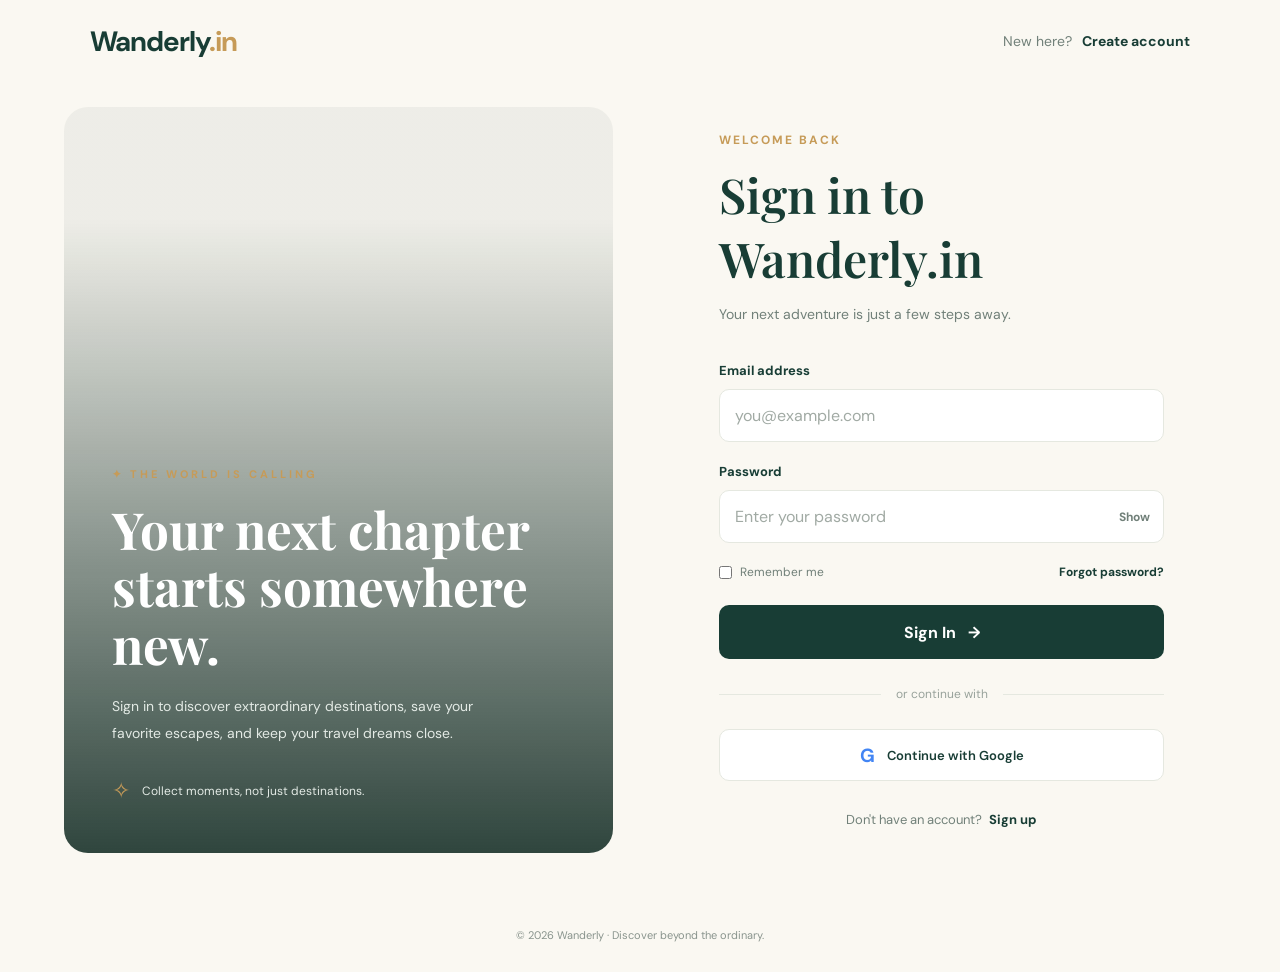
==== login_page/index.html @ e6dcb6c3 "v1.0" ====
<!DOCTYPE html>
<html lang="en">
<head>
  <meta charset="UTF-8" />
  <meta name="viewport" content="width=device-width, initial-scale=1.0" />
  <title>Sign In | Wanderly</title>

  <link rel="preconnect" href="https://fonts.googleapis.com">
  <link rel="preconnect" href="https://fonts.gstatic.com" crossorigin>
  <link href="https://fonts.googleapis.com/css2?family=DM+Sans:wght@400;500;600;700&family=Playfair+Display:wght@500;600;700&display=swap" rel="stylesheet">
  <link rel="stylesheet" href="/login_page/style.css" />
</head>

<body>
  <header class="navbar">
    <a href="/main_page/index.html" class="logo">Wanderly<span>.in</span></a>

    <div class="nav-right">
      New here?
      <a href="/signup_page/index.html">Create account</a>
    </div>
  </header>

  <main class="page">
    <section class="visual">
      <div class="visual-content">
        <div class="eyebrow">✦ The world is calling</div>
        <h1>Your next chapter starts somewhere new.</h1>
        <p>
          Sign in to discover extraordinary destinations, save your
          favorite escapes, and keep your travel dreams close.
        </p>
        <div class="travel-note">
          <span>✧</span>
          <span>Collect moments, not just destinations.</span>
        </div>
      </div>
    </section>

    <section class="login-area">
      <div class="welcome">Welcome back</div>
      <h2>Sign in to Wanderly.in</h2>
      <p class="subtitle">
        Your next adventure is just a few steps away.
      </p>

      <form id="loginForm">
        <div class="field">
          <label for="email">Email address</label>
          <input
            type="email"
            id="email"
            placeholder="you@example.com"
            autocomplete="email"
            required
          />
        </div>

        <div class="field">
          <label for="password">Password</label>
          <div class="input-wrap">
            <input
              type="password"
              id="password"
              class="password-input"
              placeholder="Enter your password"
              autocomplete="current-password"
              required
            />
            <button
              type="button"
              class="toggle-password"
              id="togglePassword"
            >Show</button>
          </div>
        </div>

        <div class="form-options">
          <label class="remember">
            <input type="checkbox" id="remember" />
            Remember me
          </label>
          <a href="forgot-password.html" class="forgot">
            Forgot password?
          </a>
        </div>

        <button class="submit-btn" type="submit">
          Sign In &nbsp; →
        </button>

        <div class="message" id="message" role="status"></div>
      </form>

      <div class="divider">or continue with</div>

      <button class="google-btn" type="button" id="googleBtn">
        <span class="google-icon">G</span>
        Continue with Google
      </button>

      <div class="signup">
        Don't have an account?
        <a href="signup.html">Sign up</a>
      </div>
    </section>
  </main>

  <footer class="footer">
    © 2026 Wanderly · Discover beyond the ordinary.
  </footer>

  <script src="/login_page/script.js"></script>
</body>
</html>
---- login_page/style.css ----
:root {
      --green: #183d35;
      --deep-green: #102c25;
      --gold: #c69b58;
      --cream: #faf8f2;
      --muted: #718079;
      --border: #e5e8e0;
    }

    * {
      box-sizing: border-box;
      margin: 0;
      padding: 0;
    }

    body {
      min-height: 100vh;
      font-family: "DM Sans", sans-serif;
      background: var(--cream);
      color: var(--green);
    }

    a {
      text-decoration: none;
      color: inherit;
    }

    button, input {
      font: inherit;
    }

    .navbar {
      height: 82px;
      padding: 0 7%;
      display: flex;
      align-items: center;
      justify-content: space-between;
    }

    .logo {
      font-size: 28px;
      font-weight: 700;
      letter-spacing: -1px;
    }

    .logo span {
      color: var(--gold);
    }

    .nav-right {
      font-size: 14px;
      color: var(--muted);
    }

    .nav-right a {
      color: var(--green);
      font-weight: 700;
      margin-left: 6px;
    }

    .page {
      min-height: calc(100vh - 82px);
      display: grid;
      grid-template-columns: 1fr 1fr;
      padding: 25px 5% 55px;
      gap: 55px;
      align-items: center;
      max-width: 1500px;
      margin: auto;
    }

    /* Travel image panel */

    .visual {
      position: relative;
      min-height: 650px;
      height: 100%;
      border-radius: 24px;
      overflow: hidden;
      background:
        linear-gradient(
          180deg,
          rgba(12, 38, 30, .05) 15%,
          rgba(12, 38, 30, .85) 100%
        ),
        url("https://images.unsplash.com/photo-1470770841072-f978cf4d019e?w=1200&q=85")
        center / cover;
      display: flex;
      align-items: flex-end;
      padding: 48px;
      color: white;
    }

    .visual-content {
      max-width: 480px;
    }

    .eyebrow {
      text-transform: uppercase;
      letter-spacing: 3px;
      font-size: 11px;
      font-weight: 700;
      color: var(--gold);
    }

    .visual h1 {
      font-family: "Playfair Display", serif;
      font-size: clamp(38px, 4vw, 60px);
      line-height: 1.12;
      margin: 20px 0;
    }

    .visual p {
      font-size: 14px;
      color: #e3eae5;
      line-height: 1.9;
      max-width: 380px;
    }

    .travel-note {
      display: flex;
      align-items: center;
      gap: 12px;
      margin-top: 30px;
      font-size: 12px;
      color: #e3eae5;
    }

    .travel-note span:first-child {
      color: var(--gold);
      font-size: 22px;
    }

    /* Login form */

    .login-area {
      width: 100%;
      max-width: 445px;
      margin: auto;
      padding: 25px 0;
    }

    .welcome {
      font-size: 12px;
      text-transform: uppercase;
      letter-spacing: 2px;
      color: var(--gold);
      font-weight: 700;
    }

    .login-area h2 {
      font-family: "Playfair Display", serif;
      font-size: clamp(36px, 4vw, 48px);
      font-weight: 600;
      margin: 14px 0 12px;
    }

    .subtitle {
      color: var(--muted);
      font-size: 14px;
      line-height: 1.8;
      margin-bottom: 35px;
    }

    .field {
      margin-bottom: 21px;
    }

    .field label {
      display: block;
      font-size: 13px;
      font-weight: 700;
      margin-bottom: 10px;
    }

    .input-wrap {
      position: relative;
    }

    .field input {
      width: 100%;
      height: 53px;
      border: 1px solid var(--border);
      border-radius: 10px;
      padding: 0 15px;
      background: white;
      outline: none;
      color: var(--green);
      transition: border .2s, box-shadow .2s;
    }

    .field input:focus {
      border-color: var(--gold);
      box-shadow: 0 0 0 3px #c69b581c;
    }

    .field input::placeholder {
      color: #a1aaa4;
    }

    .password-input {
      padding-right: 75px !important;
    }

    .toggle-password {
      position: absolute;
      right: 14px;
      top: 50%;
      transform: translateY(-50%);
      border: 0;
      background: transparent;
      color: var(--muted);
      font-size: 12px;
      font-weight: 700;
      cursor: pointer;
    }

    .form-options {
      display: flex;
      align-items: center;
      justify-content: space-between;
      gap: 12px;
      font-size: 12px;
      margin: 3px 0 25px;
    }

    .remember {
      display: flex;
      gap: 8px;
      align-items: center;
      color: var(--muted);
    }

    .remember input {
      accent-color: var(--green);
    }

    .forgot {
      color: var(--green);
      font-weight: 700;
    }

    .submit-btn {
      height: 54px;
      width: 100%;
      background: var(--green);
      color: white;
      border: 0;
      border-radius: 10px;
      font-weight: 700;
      cursor: pointer;
      transition: background .2s, transform .2s;
    }

    .submit-btn:hover {
      background: var(--deep-green);
      transform: translateY(-1px);
    }

    .divider {
      display: flex;
      align-items: center;
      gap: 15px;
      color: #98a29b;
      font-size: 12px;
      margin: 27px 0;
    }

    .divider::before,
    .divider::after {
      content: "";
      height: 1px;
      background: var(--border);
      flex: 1;
    }

    .google-btn {
      display: flex;
      justify-content: center;
      align-items: center;
      gap: 12px;
      width: 100%;
      height: 52px;
      border: 1px solid var(--border);
      background: white;
      border-radius: 10px;
      font-weight: 600;
      font-size: 13px;
      color: var(--green);
      cursor: pointer;
    }

    .google-icon {
      font-weight: 700;
      font-size: 19px;
      color: #4285f4;
    }

    .signup {
      text-align: center;
      margin-top: 30px;
      color: var(--muted);
      font-size: 13px;
    }

    .signup a {
      color: var(--green);
      font-weight: 700;
      margin-left: 4px;
    }

    .message {
      display: none;
      font-size: 13px;
      line-height: 1.6;
      margin-top: 15px;
      padding: 12px;
      border-radius: 8px;
      background: #f8eee3;
      color: #805323;
    }

    .message.show {
      display: block;
    }

    .footer {
      padding: 20px 7% 30px;
      text-align: center;
      color: #89948d;
      font-size: 11px;
    }

    @media (max-width: 900px) {
      .page {
        grid-template-columns: 1fr;
        gap: 35px;
        max-width: 560px;
      }

      .visual {
        min-height: 350px;
        padding: 30px;
      }

      .visual h1 {
        font-size: 42px;
      }

      .login-area {
        padding: 15px 0 35px;
      }
    }

    @media (max-width: 480px) {
      .navbar {
        height: 72px;
        padding: 0 5%;
      }

      .logo {
        font-size: 25px;
      }

      .nav-right {
        font-size: 12px;
      }

      .page {
        padding: 15px 5% 30px;
      }

      .visual {
        min-height: 310px;
        border-radius: 17px;
        padding: 24px;
      }

      .visual h1 {
        font-size: 36px;
      }

      .form-options {
        font-size: 11px;
      }
    }
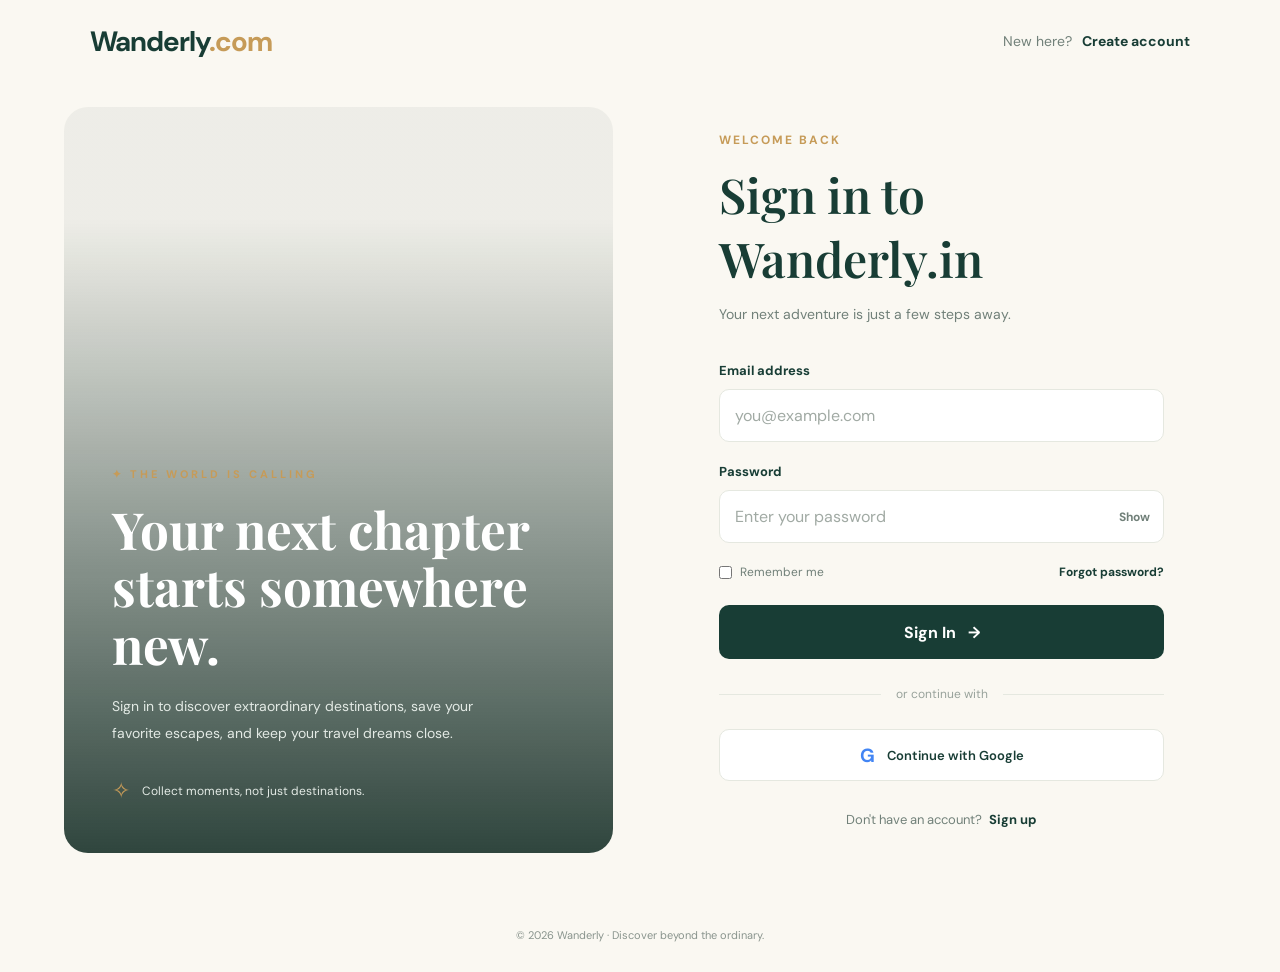
==== commit a6cc84b3: "Release v1.1" ====
--- a/login_page/index.html
+++ b/login_page/index.html
@@ -14,7 +14,7 @@
 
 <body>
   <header class="navbar">
-    <a href="/main_page/index.html" class="logo">Wanderly<span>.in</span></a>
+    <a href="/main_page/index.html" class="logo">Wanderly<span>.com</span></a>
 
     <div class="nav-right">
       New here?
